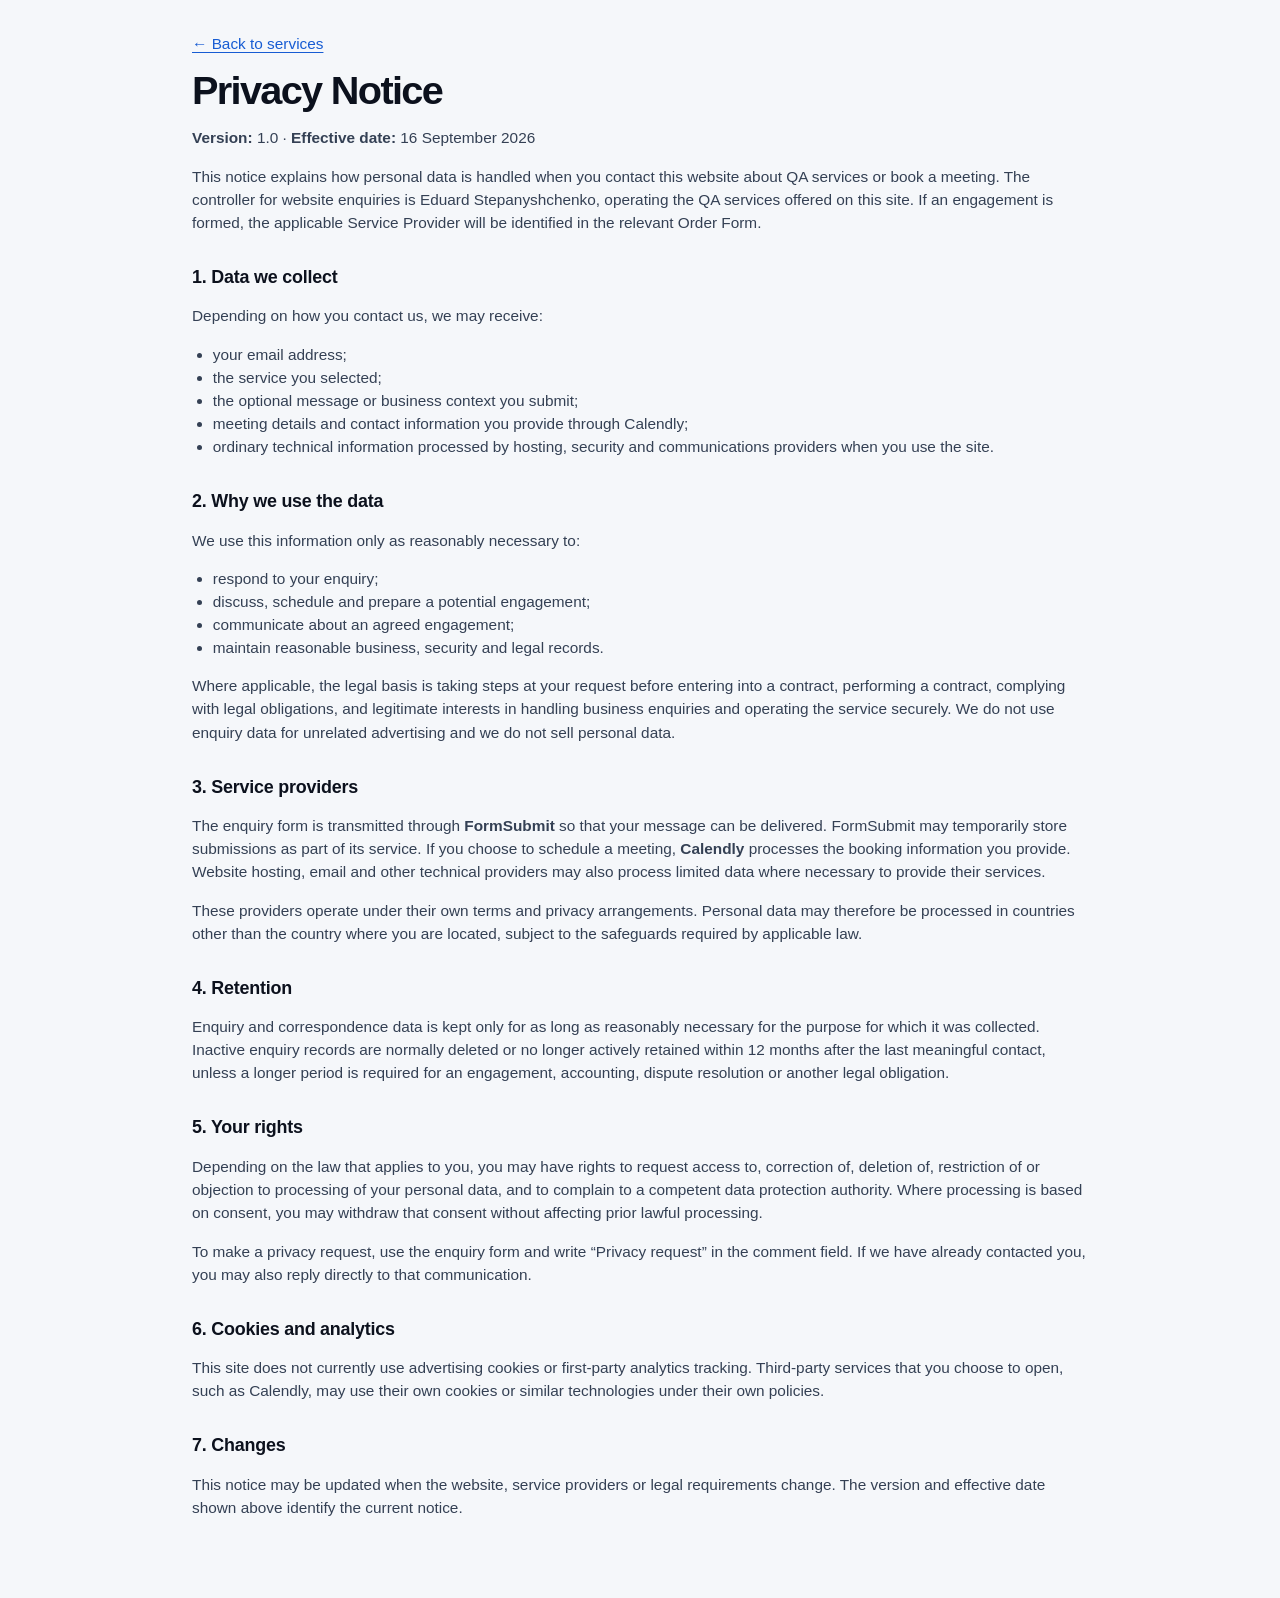
==== privacy.html @ 1dabdce6 "Add privacy notice for enquiries and scheduling" ====
<!DOCTYPE html>
<html lang="en">
  <head>
    <meta charset="utf-8" />
    <meta name="viewport" content="width=device-width, initial-scale=1" />
    <title>Privacy Notice | QA services</title>
    <meta name="description" content="Privacy Notice for QA service enquiries and scheduling." />
    <link rel="stylesheet" href="styles.css" />
    <link rel="stylesheet" href="legal.css" />
  </head>
  <body>
    <a class="skip-link" href="#main">Skip to content</a>

    <main id="main" class="wrap legal-page">
      <p><a href="index.html">← Back to services</a></p>
      <h1>Privacy Notice</h1>
      <p><strong>Version:</strong> 1.0 · <strong>Effective date:</strong> 16 September 2026</p>

      <p>
        This notice explains how personal data is handled when you contact this website about QA services or book a meeting. The controller for website enquiries is Eduard Stepanyshchenko, operating the QA services offered on this site. If an engagement is formed, the applicable Service Provider will be identified in the relevant Order Form.
      </p>

      <h2>1. Data we collect</h2>
      <p>Depending on how you contact us, we may receive:</p>
      <ul>
        <li>your email address;</li>
        <li>the service you selected;</li>
        <li>the optional message or business context you submit;</li>
        <li>meeting details and contact information you provide through Calendly;</li>
        <li>ordinary technical information processed by hosting, security and communications providers when you use the site.</li>
      </ul>

      <h2>2. Why we use the data</h2>
      <p>We use this information only as reasonably necessary to:</p>
      <ul>
        <li>respond to your enquiry;</li>
        <li>discuss, schedule and prepare a potential engagement;</li>
        <li>communicate about an agreed engagement;</li>
        <li>maintain reasonable business, security and legal records.</li>
      </ul>
      <p>
        Where applicable, the legal basis is taking steps at your request before entering into a contract, performing a contract, complying with legal obligations, and legitimate interests in handling business enquiries and operating the service securely. We do not use enquiry data for unrelated advertising and we do not sell personal data.
      </p>

      <h2>3. Service providers</h2>
      <p>
        The enquiry form is transmitted through <strong>FormSubmit</strong> so that your message can be delivered. FormSubmit may temporarily store submissions as part of its service. If you choose to schedule a meeting, <strong>Calendly</strong> processes the booking information you provide. Website hosting, email and other technical providers may also process limited data where necessary to provide their services.
      </p>
      <p>
        These providers operate under their own terms and privacy arrangements. Personal data may therefore be processed in countries other than the country where you are located, subject to the safeguards required by applicable law.
      </p>

      <h2>4. Retention</h2>
      <p>
        Enquiry and correspondence data is kept only for as long as reasonably necessary for the purpose for which it was collected. Inactive enquiry records are normally deleted or no longer actively retained within 12 months after the last meaningful contact, unless a longer period is required for an engagement, accounting, dispute resolution or another legal obligation.
      </p>

      <h2>5. Your rights</h2>
      <p>
        Depending on the law that applies to you, you may have rights to request access to, correction of, deletion of, restriction of or objection to processing of your personal data, and to complain to a competent data protection authority. Where processing is based on consent, you may withdraw that consent without affecting prior lawful processing.
      </p>
      <p>
        To make a privacy request, use the enquiry form and write “Privacy request” in the comment field. If we have already contacted you, you may also reply directly to that communication.
      </p>

      <h2>6. Cookies and analytics</h2>
      <p>
        This site does not currently use advertising cookies or first-party analytics tracking. Third-party services that you choose to open, such as Calendly, may use their own cookies or similar technologies under their own policies.
      </p>

      <h2>7. Changes</h2>
      <p>
        This notice may be updated when the website, service providers or legal requirements change. The version and effective date shown above identify the current notice.
      </p>
    </main>
  </body>
</html>
---- styles.css ----
:root {
  --bg: #f5f7fa;
  --surface: #ffffff;
  --surface-soft: #f8fafc;
  --ink: #101828;
  --ink-strong: #0c111d;
  --ink-soft: #667085;
  --ink-muted: #475467;
  --line: #e4e7ec;
  --line-strong: #d0d5dd;
  --accent: #175cd3;
  --accent-hover: #1849a9;
  --accent-soft: #eff4ff;
  --focus: #1570ef;
  --error: #b42318;
  --shadow-card: 0 1px 2px rgba(16, 24, 40, 0.04), 0 8px 24px rgba(16, 24, 40, 0.035);
  --shadow-dialog: 0 24px 64px rgba(16, 24, 40, 0.18);
  --page-max: 92rem;
  --page-pad: clamp(1.25rem, 4vw, 4rem);
}

*,
*::before,
*::after {
  box-sizing: border-box;
}

html {
  background: var(--bg);
}

body {
  margin: 0;
  min-height: 100vh;
  font-family: Inter, ui-sans-serif, -apple-system, BlinkMacSystemFont, "Segoe UI", sans-serif;
  font-size: 0.96rem;
  line-height: 1.5;
  color: var(--ink);
  background: var(--bg);
  -webkit-font-smoothing: antialiased;
  text-rendering: optimizeLegibility;
}

:focus-visible {
  outline: 3px solid color-mix(in srgb, var(--focus) 28%, transparent);
  outline-offset: 3px;
}

.skip-link {
  position: fixed;
  left: 1rem;
  top: -4rem;
  z-index: 100;
  padding: 0.65rem 0.9rem;
  border-radius: 0.5rem;
  background: var(--ink-strong);
  color: #fff;
  text-decoration: none;
}

.skip-link:focus {
  top: 1rem;
}

.wrap {
  width: min(calc(100% - (2 * var(--page-pad))), var(--page-max));
  margin-inline: auto;
}

.hero {
  padding-block: clamp(1.25rem, 2.6vh, 2rem) clamp(1.35rem, 2.8vh, 2rem);
}

.hero-copy {
  max-width: 72rem;
}

h1,
h2,
h3 {
  margin-top: 0;
  color: var(--ink-strong);
}

h1 {
  margin-bottom: 0.42rem;
  font-size: clamp(2.35rem, 3.1vw, 3.2rem);
  font-weight: 700;
  line-height: 1.02;
  letter-spacing: -0.042em;
}

.lede {
  margin: 0;
  max-width: 68rem;
  color: var(--ink-soft);
  font-size: clamp(1rem, 1.08vw, 1.1rem);
  line-height: 1.45;
}

.services {
  display: grid;
  gap: clamp(1rem, 1.6vh, 1.35rem);
  padding-bottom: clamp(1.5rem, 3vh, 2.5rem);
}

.service-choice {
  min-width: 0;
}

.package-question {
  margin: 0 0 0.52rem 0.15rem;
  color: #344054;
  font-size: 0.99rem;
  font-weight: 600;
  line-height: 1.35;
}

.package {
  min-width: 0;
  padding: clamp(1.05rem, 1.25vw, 1.35rem) clamp(1.1rem, 1.55vw, 1.6rem) clamp(1rem, 1.2vw, 1.3rem);
  border: 1px solid var(--line);
  border-radius: 0.85rem;
  background: var(--surface);
  box-shadow: var(--shadow-card);
  transition: border-color 140ms ease, box-shadow 140ms ease;
}

.package.is-selected {
  border-color: #84adff;
  box-shadow: 0 0 0 3px rgba(23, 92, 211, 0.07), var(--shadow-card);
}

.package-top {
  display: grid;
  grid-template-columns: minmax(0, 1fr) auto;
  gap: clamp(1.5rem, 3vw, 4rem);
  align-items: center;
  padding-bottom: 0.95rem;
  border-bottom: 1px solid var(--line);
}

.package-intro {
  min-width: 0;
}

.package h2 {
  margin: 0;
  font-size: clamp(1.35rem, 1.55vw, 1.65rem);
  font-weight: 700;
  line-height: 1.08;
  letter-spacing: -0.028em;
}

.service-description {
  margin: 0.38rem 0 0;
  max-width: 62rem;
  color: var(--ink-soft);
  font-size: 0.92rem;
  line-height: 1.45;
}

.commercial {
  display: flex;
  flex: 0 0 auto;
  gap: clamp(1rem, 1.8vw, 1.6rem);
  align-items: center;
}

.commercial-copy {
  display: grid;
  min-width: 7.8rem;
  gap: 0.15rem;
}

.price {
  color: var(--ink-strong);
  font-size: clamp(1.75rem, 1.8vw, 2rem);
  font-weight: 700;
  font-variant-numeric: tabular-nums;
  letter-spacing: -0.035em;
  line-height: 1;
}

.turnaround {
  color: var(--ink-soft);
  font-size: 0.85rem;
  white-space: nowrap;
}

.package-grid {
  display: grid;
  grid-template-columns: minmax(0, 0.85fr) minmax(0, 1.28fr) minmax(0, 1fr);
  margin-top: 1rem;
}

.package-column {
  min-width: 0;
  padding-inline: clamp(1rem, 1.7vw, 1.75rem);
}

.package-column:first-child {
  padding-left: 0;
}

.package-column:last-child {
  padding-right: 0;
}

.package-column + .package-column {
  border-left: 1px solid var(--line);
}

.package h3 {
  margin: 0 0 0.48rem;
  color: var(--ink-soft);
  font-size: 0.68rem;
  font-weight: 700;
  line-height: 1.2;
  letter-spacing: 0.1em;
  text-transform: uppercase;
}

.package ul,
.package ol {
  margin: 0;
  padding-left: 1.08rem;
}

.package li + li {
  margin-top: 0.2rem;
}

.sample-report-link {
  appearance: none;
  margin-top: 0.65rem;
  padding: 0;
  border: 0;
  background: transparent;
  color: var(--accent);
  font: inherit;
  font-size: 0.88rem;
  font-weight: 650;
  text-decoration: underline;
  text-decoration-thickness: 1px;
  text-underline-offset: 0.2rem;
  cursor: pointer;
}

.sample-report-link:hover {
  color: var(--accent-hover);
}

.button {
  appearance: none;
  display: inline-flex;
  min-height: 2.55rem;
  align-items: center;
  justify-content: center;
  padding: 0.62rem 1.05rem;
  border: 1px solid var(--accent);
  border-radius: 0.55rem;
  background: var(--accent);
  color: #fff;
  font: inherit;
  font-size: 0.9rem;
  font-weight: 650;
  line-height: 1.2;
  text-decoration: none;
  white-space: nowrap;
  cursor: pointer;
  transition: background 120ms ease, border-color 120ms ease, box-shadow 120ms ease;
}

.button:hover {
  border-color: var(--accent-hover);
  background: var(--accent-hover);
  box-shadow: 0 2px 6px rgba(23, 92, 211, 0.18);
}

.button:active {
  box-shadow: none;
}

.button:disabled {
  cursor: wait;
  opacity: 0.65;
}

.select-audit[aria-pressed="true"] {
  border-color: #b2ccff;
  background: var(--accent-soft);
  color: #1849a9;
  box-shadow: none;
}

.enquiry-dialog {
  width: min(36rem, calc(100vw - 2rem));
  max-height: calc(100vh - 2rem);
  padding: 0;
  overflow: auto;
  border: 1px solid var(--line);
  border-radius: 0.8rem;
  background: transparent;
  color: var(--ink);
  box-shadow: var(--shadow-dialog);
}

.enquiry-dialog::backdrop {
  background: rgba(16, 24, 40, 0.46);
  backdrop-filter: blur(2px);
}

.dialog-shell {
  position: relative;
  padding: clamp(1.4rem, 4vw, 2rem);
  background: var(--surface);
}

.enquiry-dialog[open] .dialog-shell {
  animation: dialog-in 140ms ease-out;
}

.dialog-close {
  position: absolute;
  top: 0.85rem;
  right: 0.85rem;
  width: 2.15rem;
  height: 2.15rem;
  border: 1px solid var(--line);
  border-radius: 999px;
  background: var(--surface);
  color: var(--ink-soft);
  font: inherit;
  font-size: 1.25rem;
  line-height: 1;
  cursor: pointer;
}

.dialog-close:hover {
  background: var(--surface-soft);
  color: var(--ink-strong);
}

.selected-audit {
  margin: -0.2rem 2.5rem 1.3rem 0;
  color: var(--ink-soft);
}

.selected-audit strong {
  color: var(--ink-strong);
  font-weight: 650;
}

.field {
  display: grid;
  gap: 0.42rem;
  margin-bottom: 1rem;
}

.field label {
  font-size: 0.92rem;
  font-weight: 650;
  color: #344054;
}

.optional {
  color: var(--ink-soft);
  font-weight: 450;
}

.field input,
.field textarea {
  width: 100%;
  max-width: 100%;
  padding: 0.75rem 0.82rem;
  border: 1px solid var(--line-strong);
  border-radius: 0.5rem;
  background: #fff;
  color: var(--ink);
  font: inherit;
  transition: border-color 120ms ease, box-shadow 120ms ease;
}

.field input:focus,
.field textarea:focus {
  border-color: #84adff;
  outline: none;
  box-shadow: 0 0 0 3px rgba(23, 92, 211, 0.08);
}

.field textarea {
  min-height: 7rem;
  resize: vertical;
}

.button-primary {
  width: 100%;
  margin-top: 0.15rem;
}

.form-status {
  margin: 0.75rem 0 0;
  color: var(--ink-soft);
  font-size: 0.88rem;
}

.form-status:empty {
  display: none;
}

.form-status.is-error {
  color: var(--error);
}

.enquiry-success {
  padding-block: 0.5rem 0.25rem;
  text-align: center;
}

.enquiry-success h2 {
  margin-bottom: 0.5rem;
}

.enquiry-success p {
  margin: 0 0 1.4rem;
  color: var(--ink-soft);
  font-size: 0.95rem;
}

.honeypot,
.submit-target {
  position: absolute !important;
  width: 1px !important;
  height: 1px !important;
  overflow: hidden !important;
  clip: rect(0, 0, 0, 0) !important;
  white-space: nowrap !important;
  border: 0 !important;
}

@keyframes dialog-in {
  from {
    opacity: 0;
    transform: translateY(0.35rem) scale(0.99);
  }
  to {
    opacity: 1;
    transform: translateY(0) scale(1);
  }
}

@media (min-width: 70rem) {
  h1,
  .lede {
    white-space: nowrap;
  }
}

@media (min-width: 96rem) {
  :root {
    --page-max: 96rem;
    --page-pad: 4.5rem;
  }

  .package-grid {
    grid-template-columns: minmax(0, 0.78fr) minmax(0, 1.35fr) minmax(0, 1.05fr);
  }
}

@media (max-width: 64rem) {
  .package-top {
    gap: 1.25rem;
  }

  .commercial {
    align-items: flex-end;
    flex-direction: column;
    gap: 0.6rem;
  }

  .commercial-copy {
    text-align: right;
  }
}

@media (max-width: 48rem) {
  body {
    font-size: 1rem;
    line-height: 1.55;
  }

  :root {
    --page-pad: 0.75rem;
  }

  .hero {
    padding-block: 1.8rem 1.35rem;
  }

  .hero-copy,
  .lede {
    max-width: none;
  }

  h1 {
    margin-bottom: 0.6rem;
    font-size: clamp(2rem, 9vw, 3rem);
    line-height: 1.05;
  }

  .lede {
    font-size: 1.03rem;
    line-height: 1.5;
  }

  .services {
    gap: 1.5rem;
    padding-bottom: 2rem;
  }

  .package-question {
    margin-bottom: 0.7rem;
    font-size: 1.05rem;
    line-height: 1.4;
  }

  .package {
    padding: 1.2rem;
  }

  .package-top {
    align-items: stretch;
    grid-template-columns: 1fr;
    gap: 1rem;
  }

  .commercial {
    align-items: center;
    flex-direction: row;
    justify-content: space-between;
  }

  .commercial-copy {
    text-align: left;
  }

  .package-grid {
    grid-template-columns: 1fr;
    gap: 0;
    margin-top: 0.3rem;
  }

  .package-column {
    padding: 1rem 0 0;
  }

  .package-column + .package-column {
    margin-top: 1rem;
    border-top: 1px solid var(--line);
    border-left: 0;
  }
}

@media (max-width: 34rem) {
  .commercial {
    align-items: stretch;
    flex-direction: column;
  }

  .commercial-copy {
    text-align: left;
  }

  .commercial .button {
    width: 100%;
  }
}

@media (prefers-reduced-motion: reduce) {
  *,
  *::before,
  *::after {
    scroll-behavior: auto !important;
    transition: none !important;
    animation: none !important;
  }
}
---- legal.css ----
.site-footer {
  display: flex;
  flex-wrap: wrap;
  gap: 0.65rem 1rem;
  align-items: center;
  padding-block: 0.35rem 2rem;
  border-top: 1px solid var(--line);
  color: var(--ink-soft);
  font-size: 0.84rem;
}

.site-footer a,
.privacy-summary a,
.legal-page a,
.legal-dialog a {
  color: var(--accent);
  text-underline-offset: 0.16rem;
}

.site-footer a:hover,
.privacy-summary a:hover,
.legal-page a:hover,
.legal-dialog a:hover {
  color: var(--accent-hover);
}

.privacy-summary {
  margin: -0.15rem 0 0.95rem;
  color: var(--ink-soft);
  font-size: 0.78rem;
  line-height: 1.45;
}

.legal-page {
  max-width: 56rem;
  padding-block: 2rem 4rem;
}

.legal-page > p:first-child {
  margin-top: 0;
}

.legal-page h1 {
  margin-bottom: 0.65rem;
}

.legal-page h2 {
  margin: 2rem 0 0.55rem;
  font-size: 1.12rem;
  line-height: 1.3;
  letter-spacing: -0.012em;
}

.legal-page p,
.legal-page li {
  color: #344054;
}

.legal-page ul,
.legal-page ol {
  padding-left: 1.3rem;
}

.legal-dialog {
  width: min(54rem, calc(100vw - 2rem));
  max-height: calc(100vh - 2rem);
  padding: 0;
  overflow: hidden;
  border: 1px solid var(--line);
  border-radius: 0.85rem;
  background: var(--surface);
  color: var(--ink);
  box-shadow: var(--shadow-dialog);
}

.legal-dialog::backdrop {
  background: rgba(16, 24, 40, 0.46);
  backdrop-filter: blur(2px);
}

.legal-dialog-shell {
  display: grid;
  grid-template-rows: auto minmax(0, 1fr);
  max-height: calc(100vh - 2rem);
  background: var(--surface);
}

.legal-dialog-header {
  display: flex;
  gap: 1rem;
  align-items: center;
  justify-content: space-between;
  padding: 1.1rem 1.3rem;
  border-bottom: 1px solid var(--line);
}

.legal-dialog-header h2 {
  margin: 0;
  padding-right: 2.5rem;
  font-size: 1.2rem;
  line-height: 1.2;
}

.legal-dialog-close {
  position: absolute;
  top: 0.7rem;
  right: 0.8rem;
  width: 2.15rem;
  height: 2.15rem;
  border: 1px solid var(--line);
  border-radius: 999px;
  background: var(--surface);
  color: var(--ink-soft);
  font: inherit;
  font-size: 1.25rem;
  line-height: 1;
  cursor: pointer;
}

.legal-dialog-close:hover {
  background: var(--surface-soft);
  color: var(--ink-strong);
}

.legal-dialog-content {
  min-height: 8rem;
  padding: 1.25rem 1.4rem 1.6rem;
  overflow: auto;
  overscroll-behavior: contain;
}

.legal-dialog-content h2 {
  margin: 1.7rem 0 0.5rem;
  font-size: 1rem;
  line-height: 1.3;
}

.legal-dialog-content h2:first-child {
  margin-top: 0;
}

.legal-dialog-content p,
.legal-dialog-content li {
  color: #344054;
  font-size: 0.91rem;
  line-height: 1.55;
}

.legal-dialog-content ul,
.legal-dialog-content ol {
  padding-left: 1.2rem;
}

.legal-loading,
.legal-error {
  margin: 0;
  color: var(--ink-soft);
}

@media (max-width: 48rem) {
  .site-footer {
    padding-bottom: 1.4rem;
  }

  .legal-dialog {
    width: calc(100vw - 1rem);
    max-height: calc(100vh - 1rem);
  }

  .legal-dialog-shell {
    max-height: calc(100vh - 1rem);
  }

  .legal-dialog-header {
    padding: 1rem;
  }

  .legal-dialog-content {
    padding: 1rem;
  }

  .legal-page {
    padding-block: 1.4rem 2.5rem;
  }
}
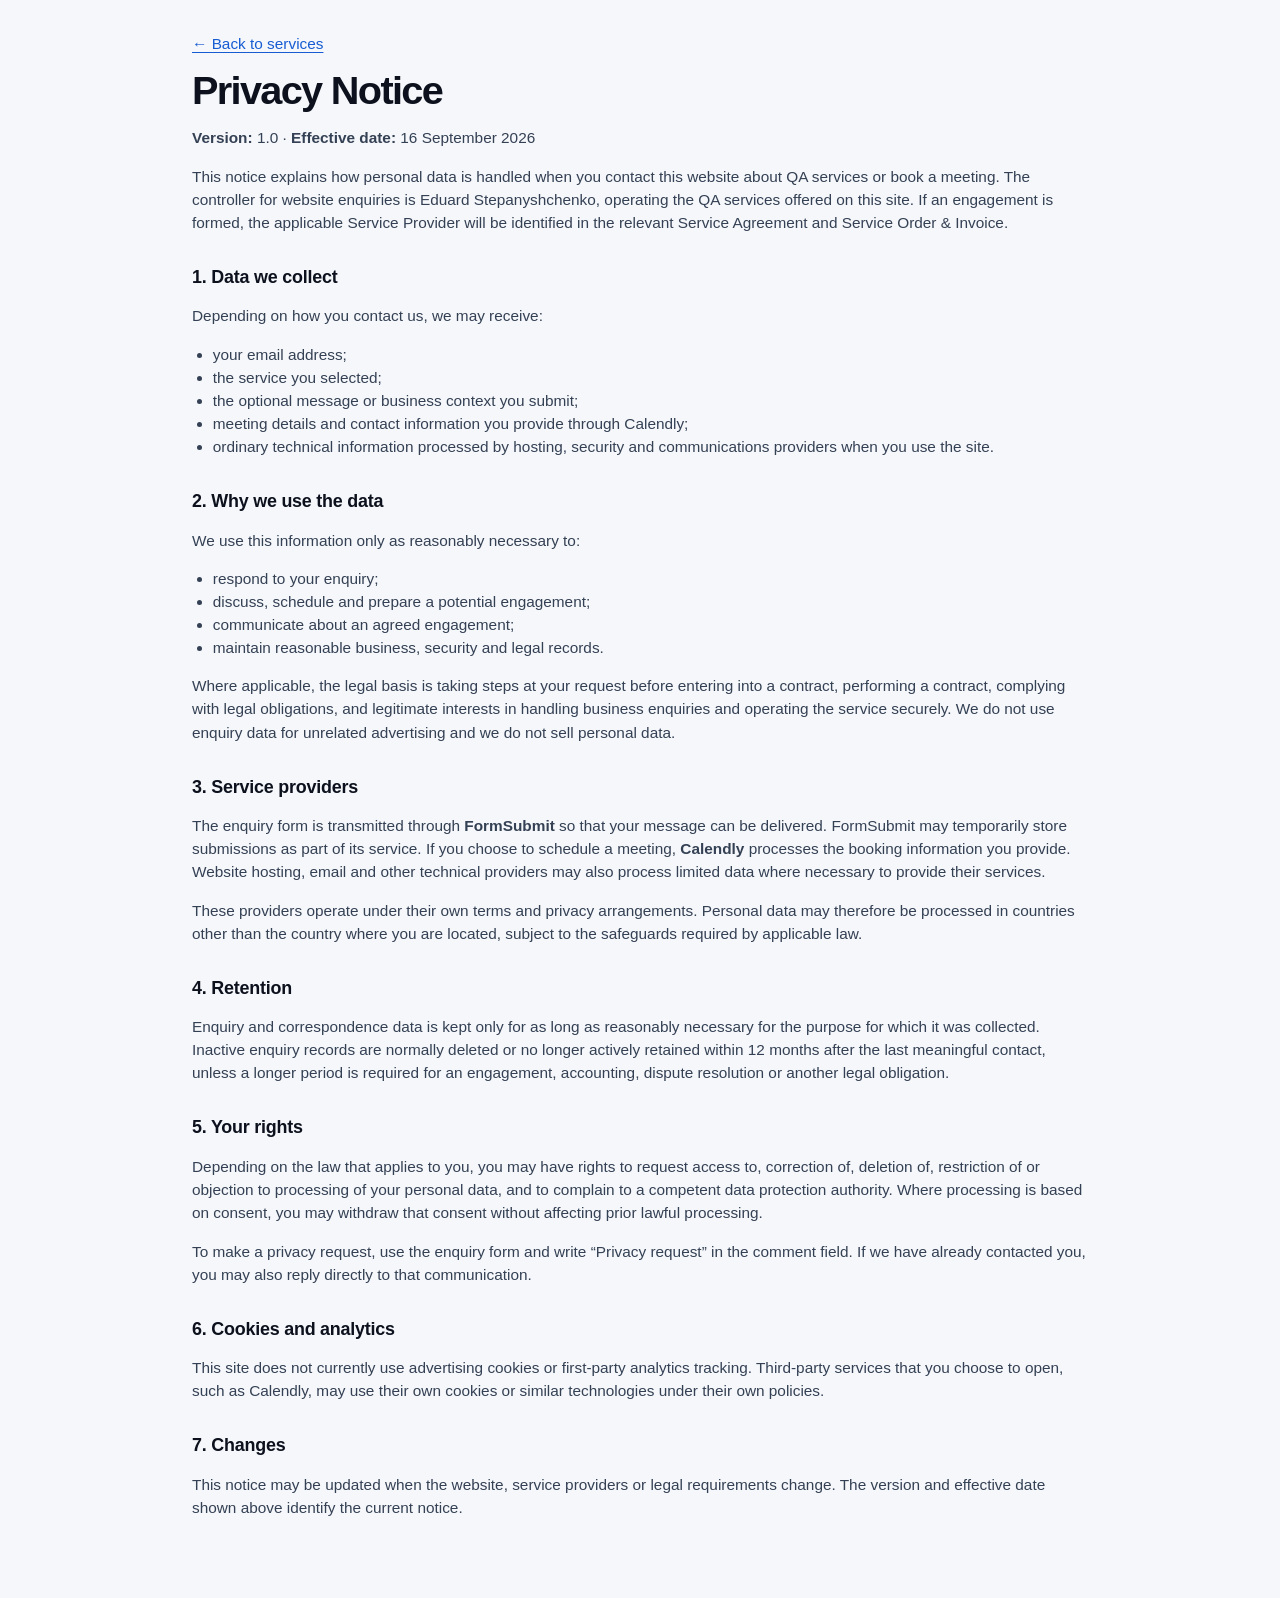
==== commit 8ae10622: "Align privacy notice with agreement and order workflow" ====
--- a/privacy.html
+++ b/privacy.html
@@ -17,7 +17,7 @@
       <p><strong>Version:</strong> 1.0 · <strong>Effective date:</strong> 16 September 2026</p>
 
       <p>
-        This notice explains how personal data is handled when you contact this website about QA services or book a meeting. The controller for website enquiries is Eduard Stepanyshchenko, operating the QA services offered on this site. If an engagement is formed, the applicable Service Provider will be identified in the relevant Order Form.
+        This notice explains how personal data is handled when you contact this website about QA services or book a meeting. The controller for website enquiries is Eduard Stepanyshchenko, operating the QA services offered on this site. If an engagement is formed, the applicable Service Provider will be identified in the relevant Service Agreement and Service Order &amp; Invoice.
       </p>
 
       <h2>1. Data we collect</h2>
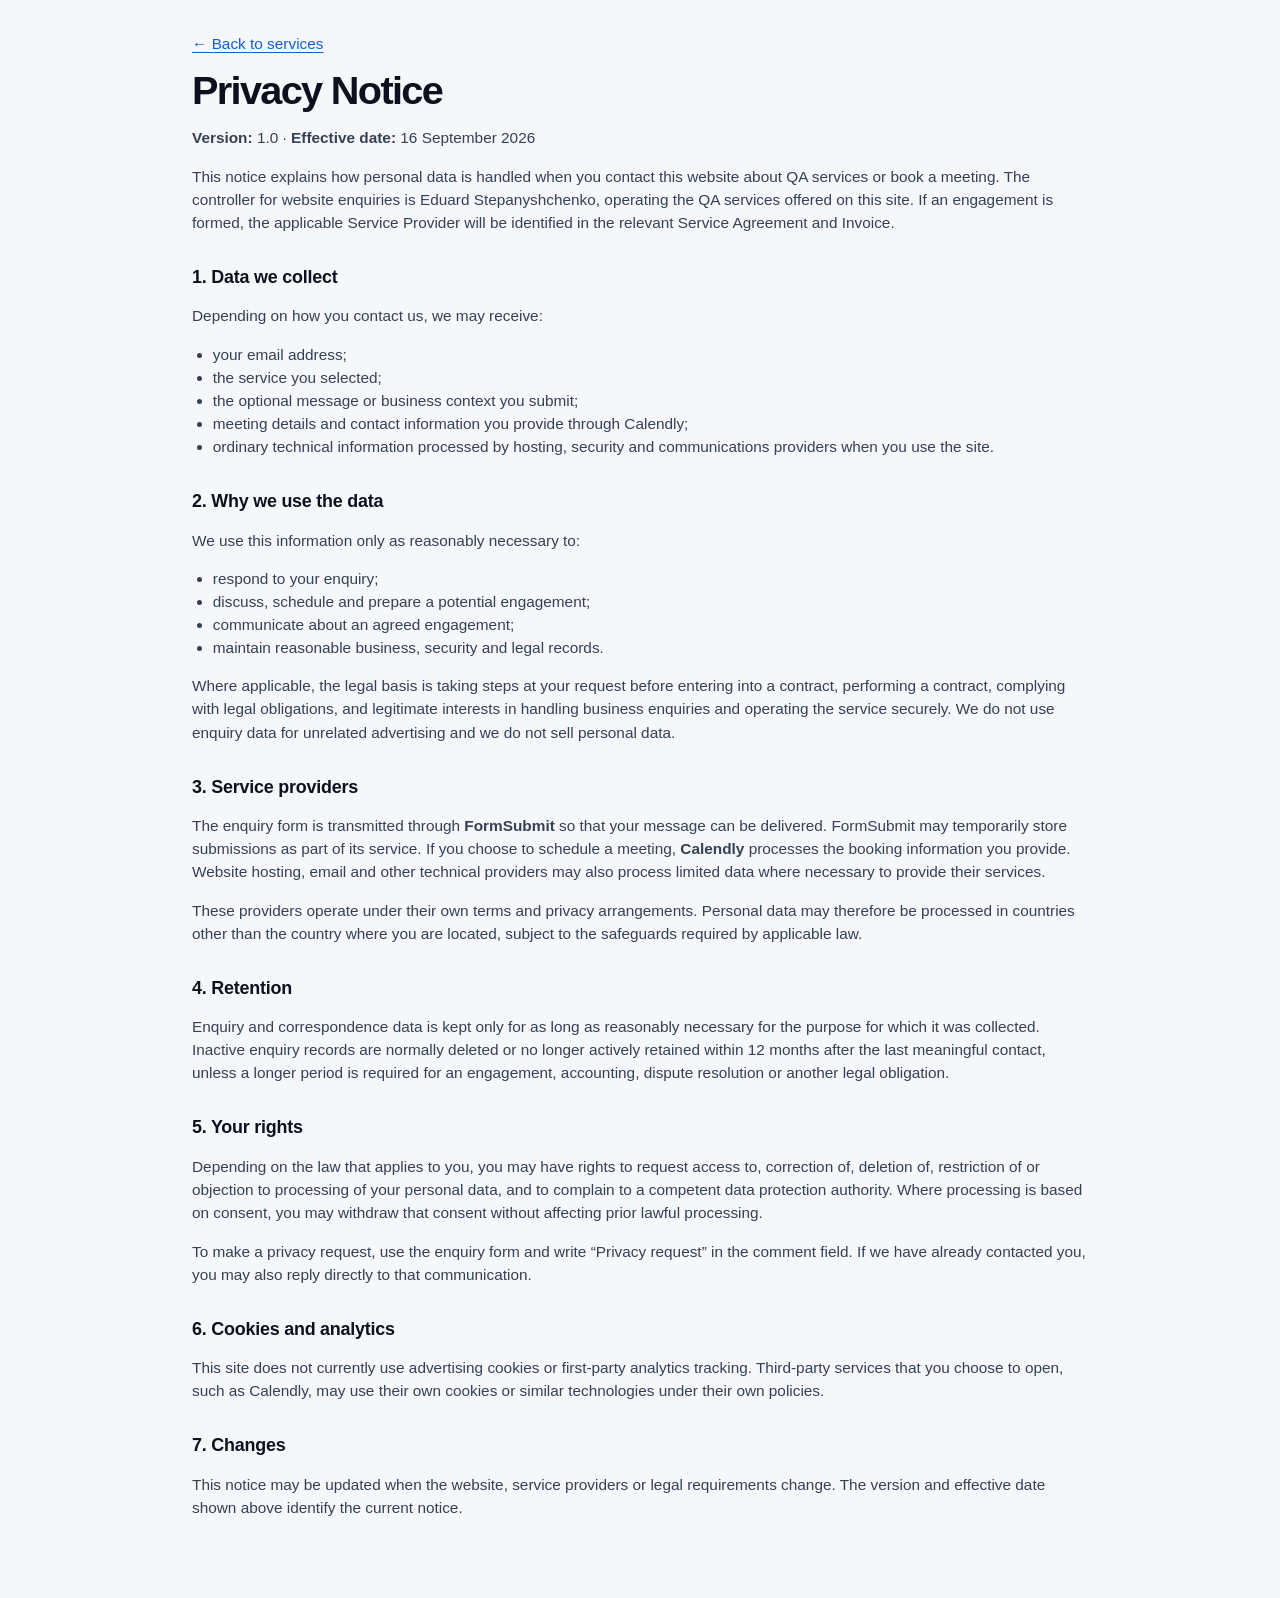
==== commit 7b2e3a16: "Align privacy notice with Agreement and Invoice workflow" ====
--- a/privacy.html
+++ b/privacy.html
@@ -17,7 +17,7 @@
       <p><strong>Version:</strong> 1.0 · <strong>Effective date:</strong> 16 September 2026</p>
 
       <p>
-        This notice explains how personal data is handled when you contact this website about QA services or book a meeting. The controller for website enquiries is Eduard Stepanyshchenko, operating the QA services offered on this site. If an engagement is formed, the applicable Service Provider will be identified in the relevant Service Agreement and Service Order &amp; Invoice.
+        This notice explains how personal data is handled when you contact this website about QA services or book a meeting. The controller for website enquiries is Eduard Stepanyshchenko, operating the QA services offered on this site. If an engagement is formed, the applicable Service Provider will be identified in the relevant Service Agreement and Invoice.
       </p>
 
       <h2>1. Data we collect</h2>
